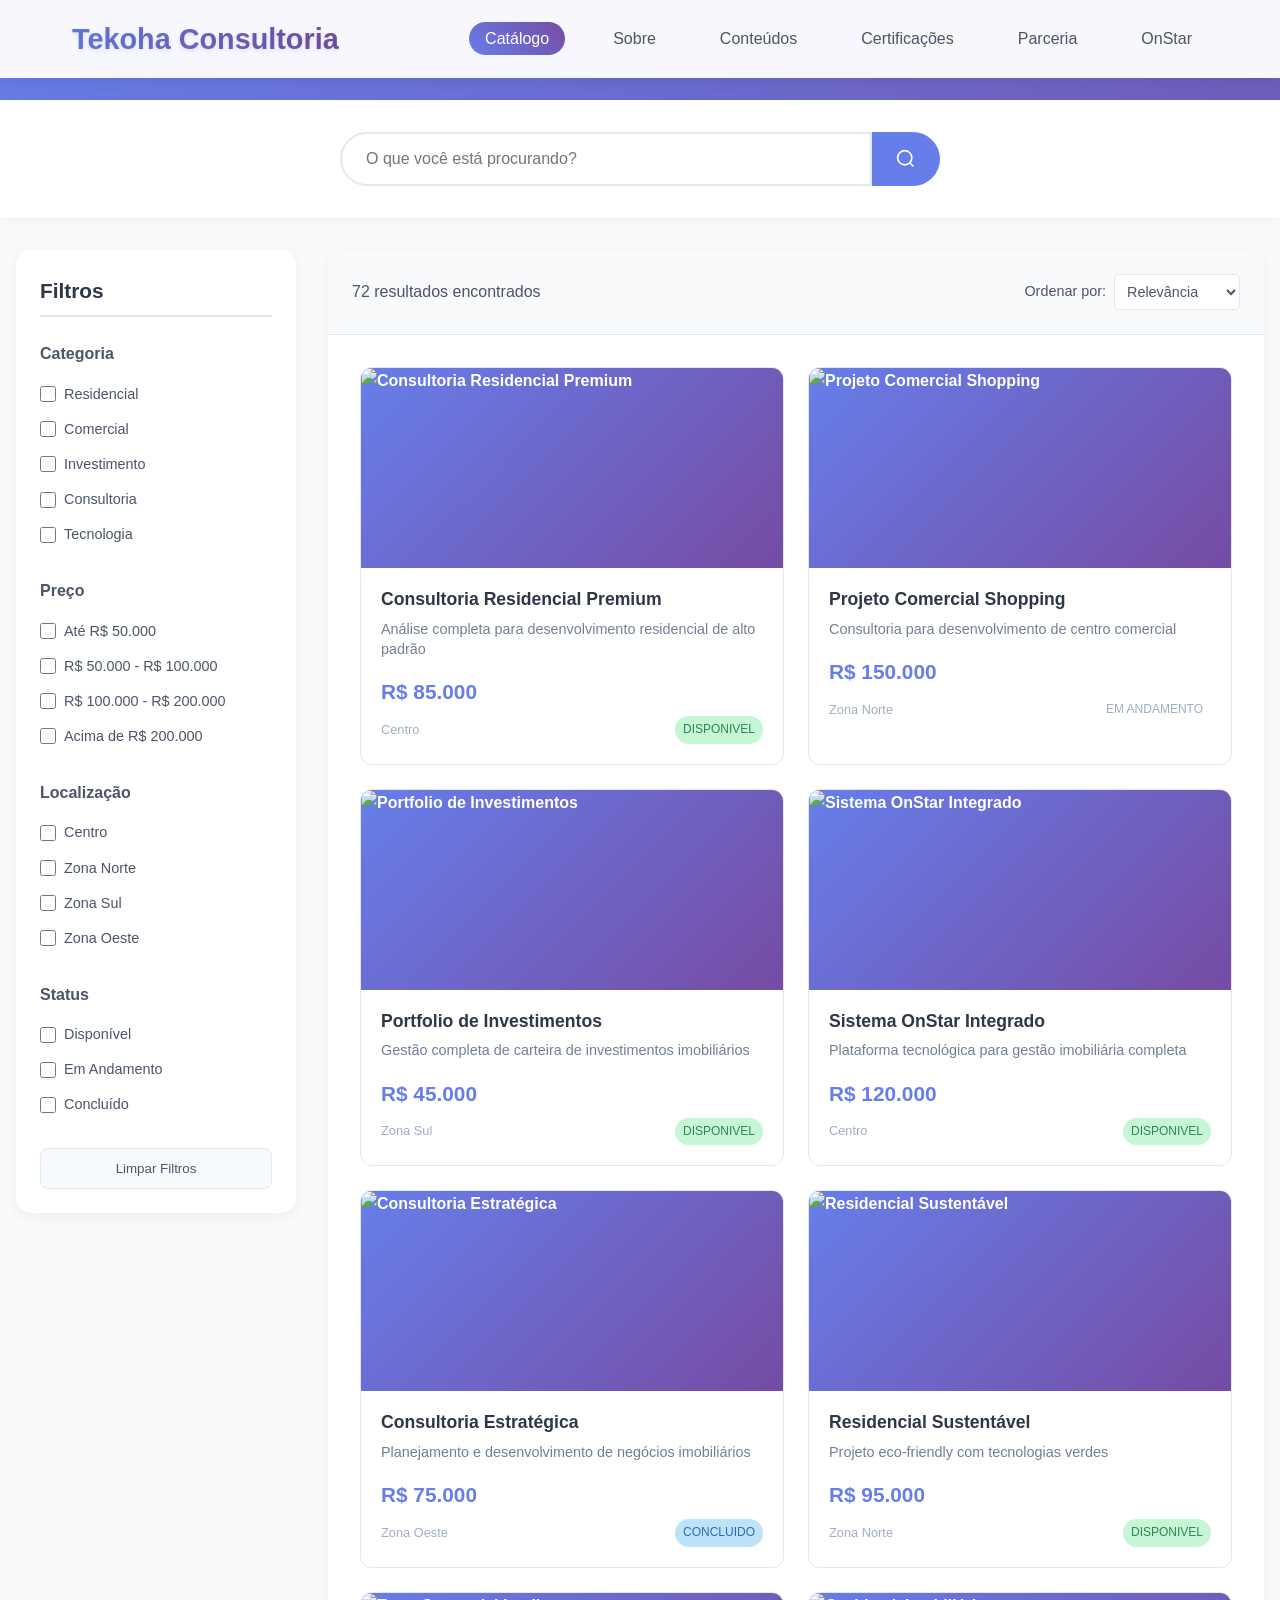
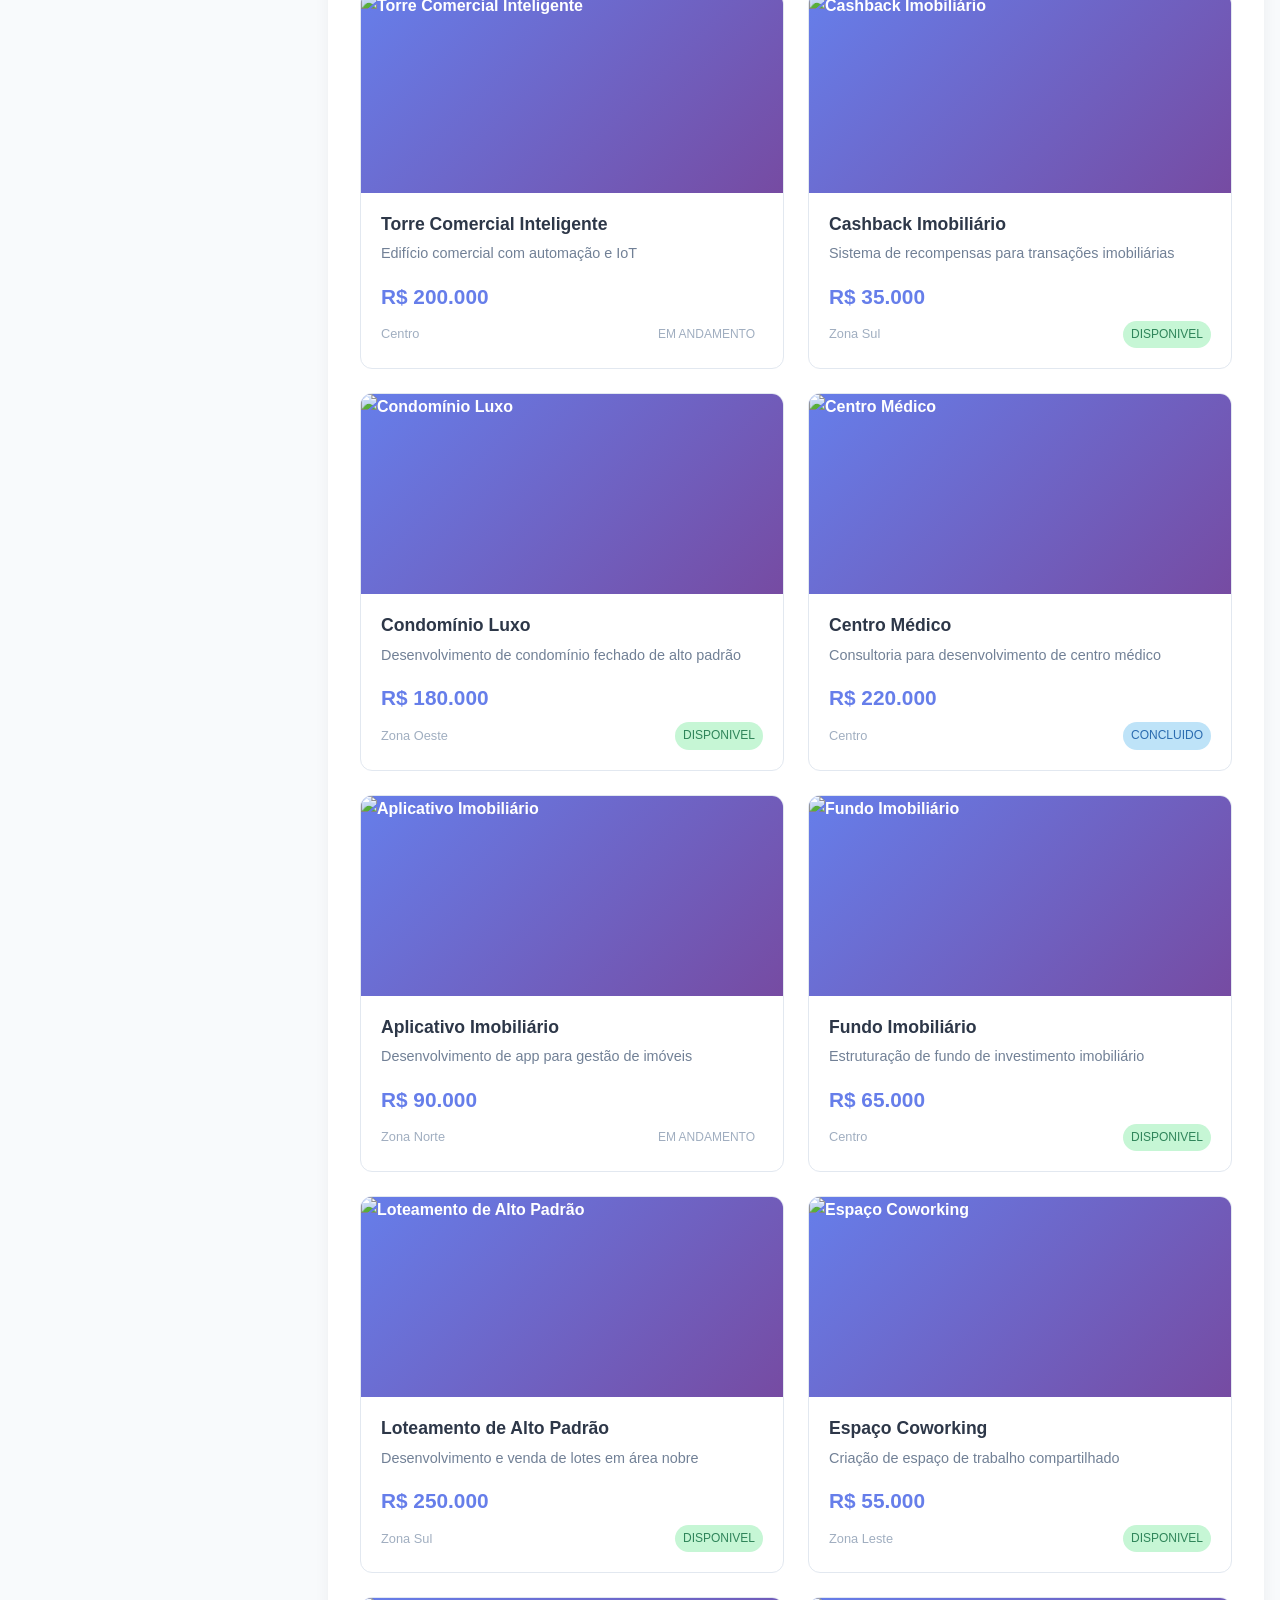
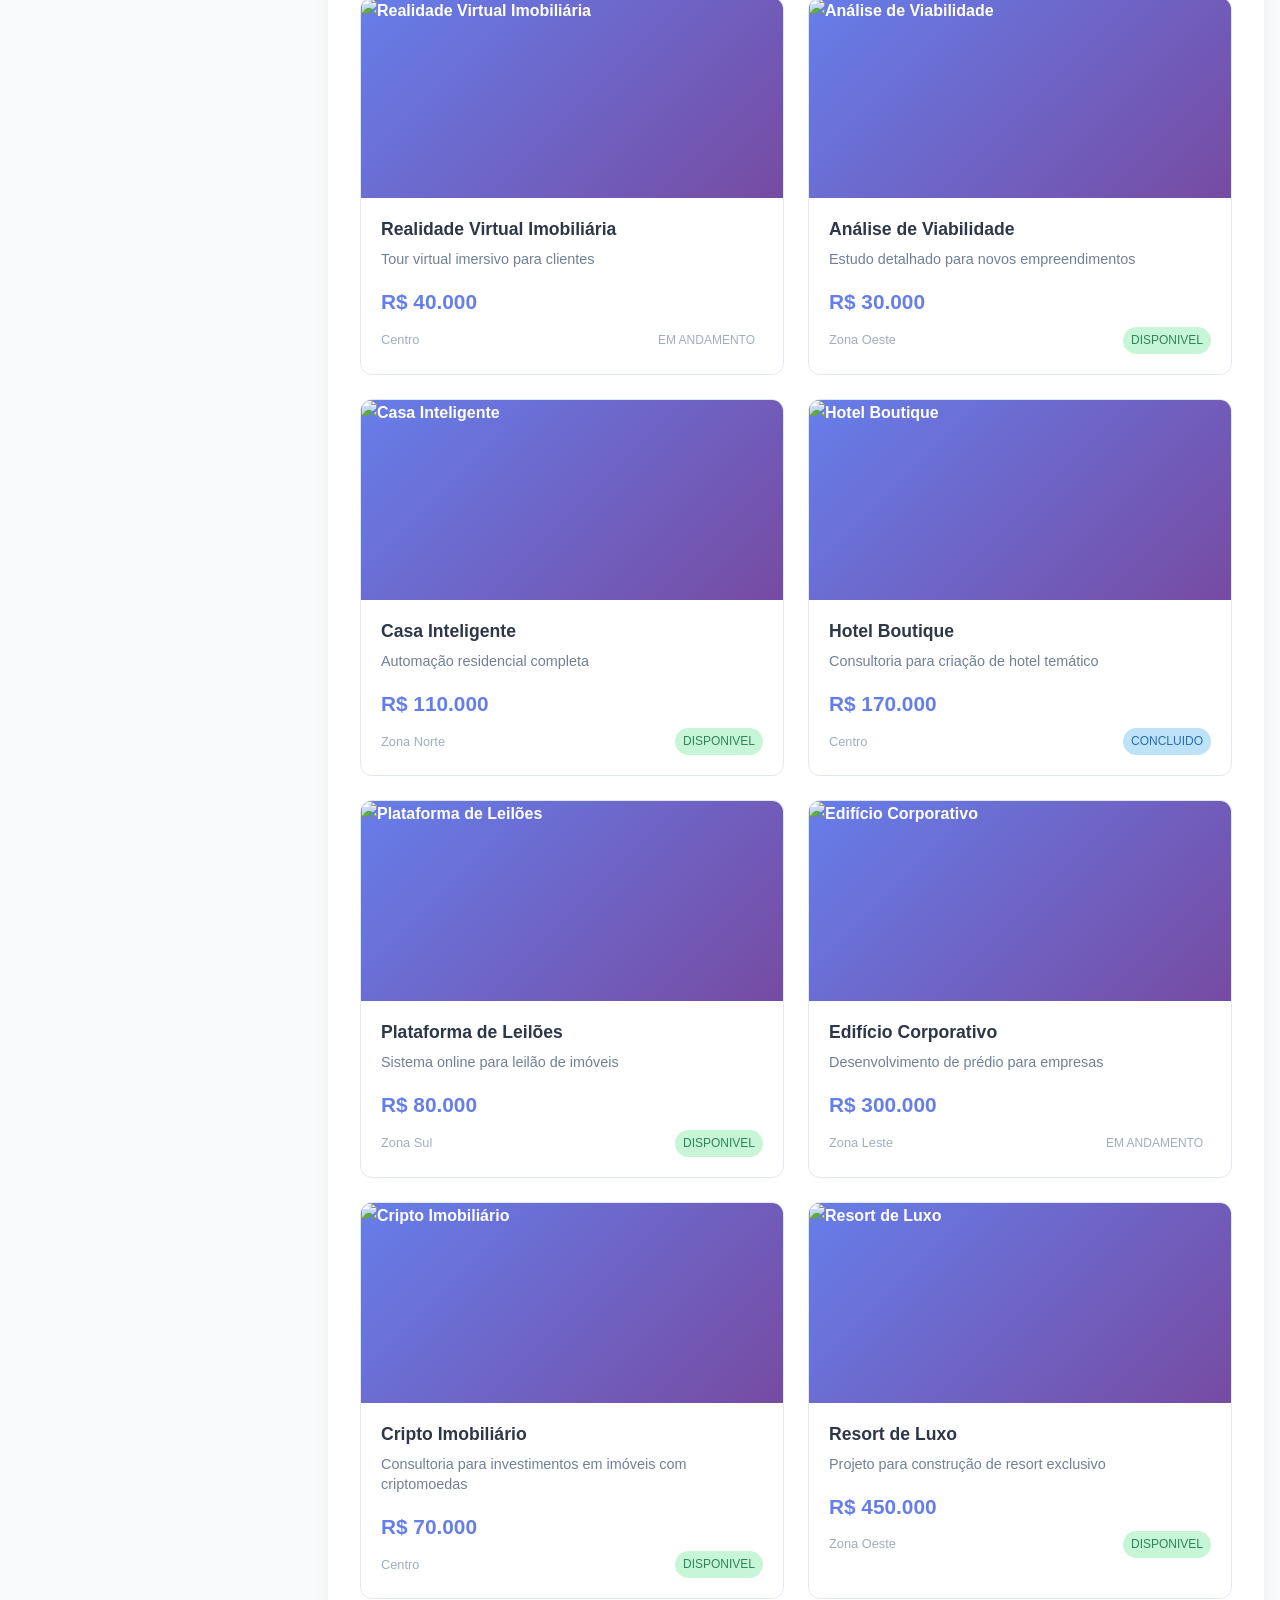
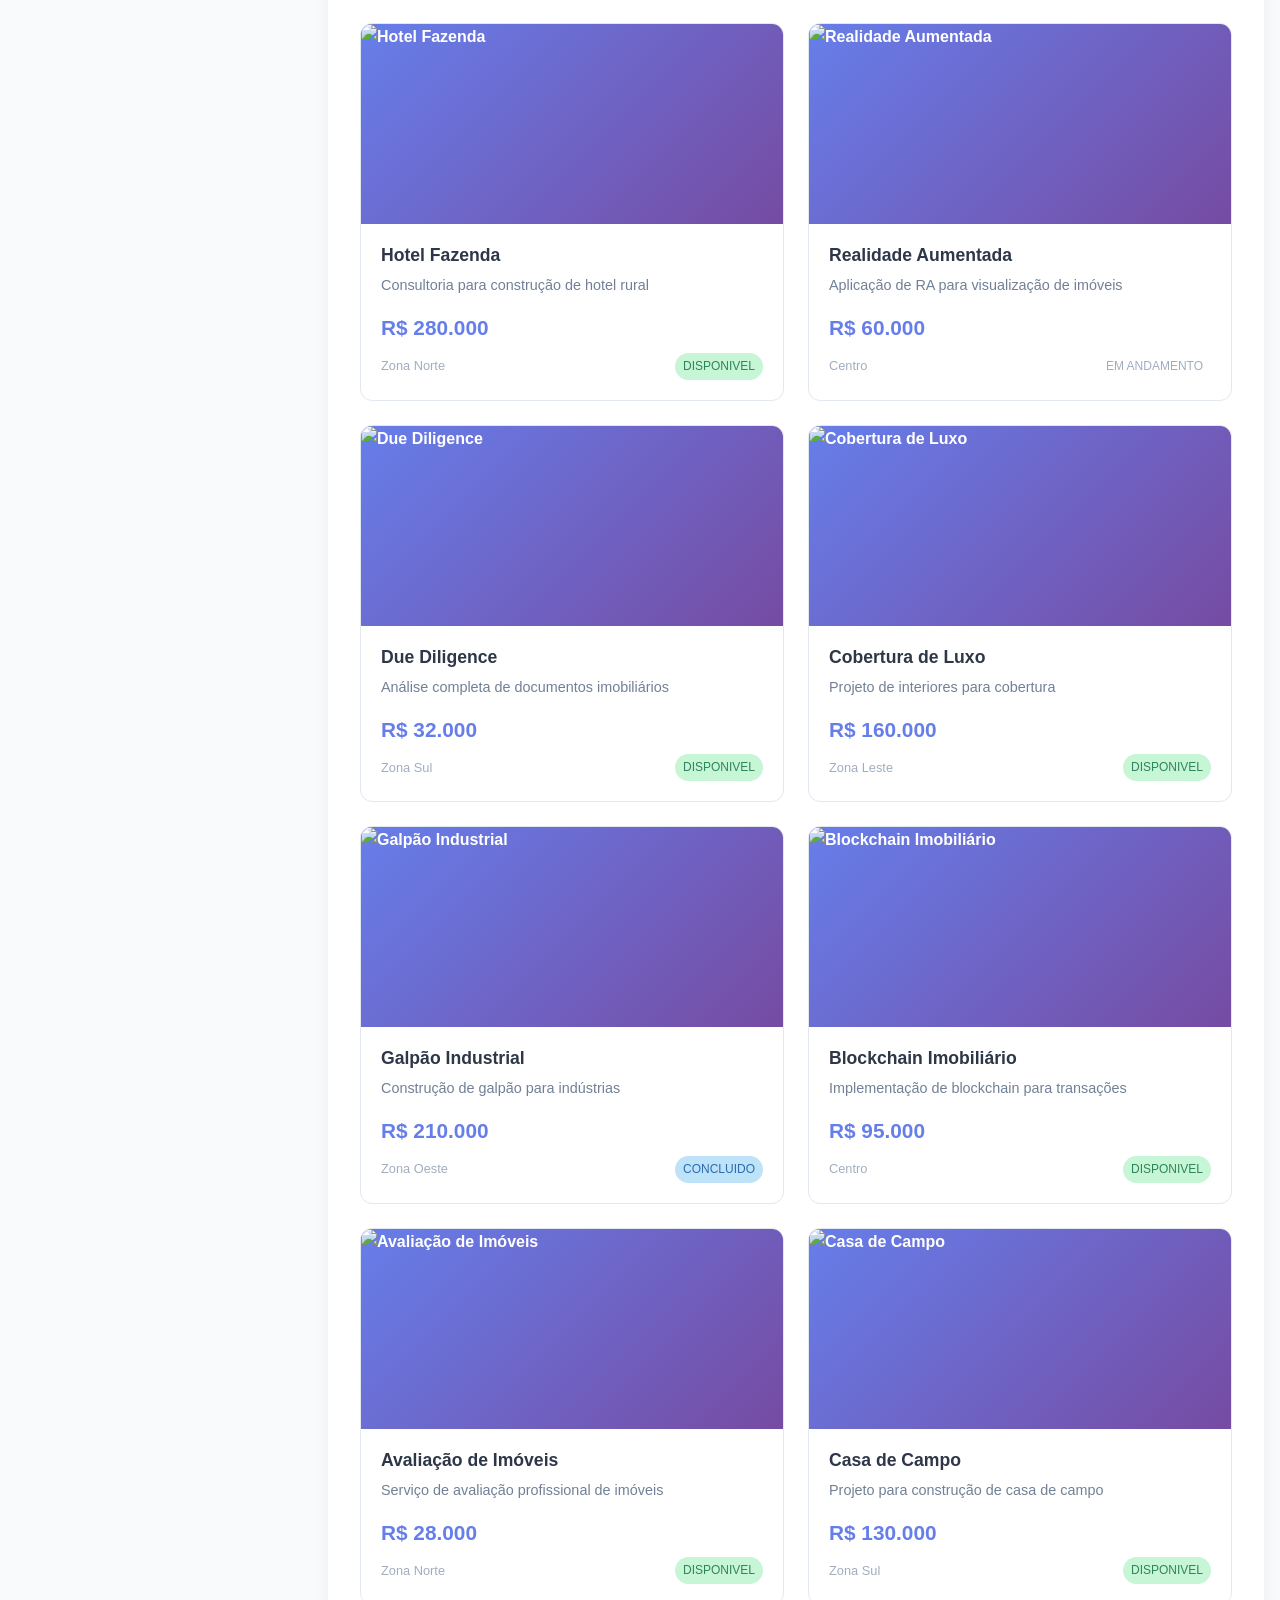
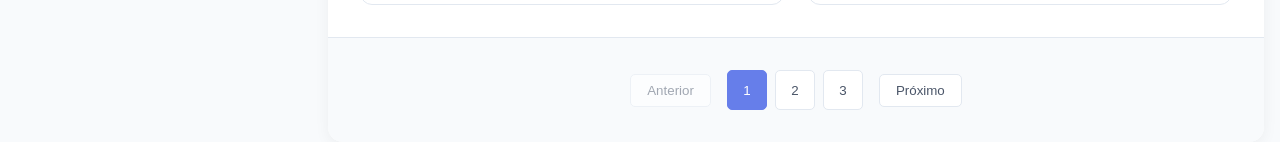
==== catalogo.html @ 568b4f5b "1st-20250825" ====
<!DOCTYPE html>
<html lang="pt-br">
<head>
    <meta charset="UTF-8">
    <meta name="viewport" content="width=device-width, initial-scale=1.0">
    <title>Catálogo - Tekoha Consultoria</title>
    <link rel="stylesheet" href="style.css">
    <link rel="stylesheet" href="l.css">
    <link rel="stylesheet" href="catalogo-style.css">
</head>
<body>
    <header>
        <nav>
            <div class="logo">
                <a href="index.html">Tekoha Consultoria</a>
            </div>
            <ul>
                <li><a href="#" class="active">Catálogo</a></li>
                <li><a href="noticia-view.html?id=100">Sobre</a></li>
                <li><a href="conteudos.html">Conteúdos</a></li>
                <li><a href="certificacoes.html">Certificações</a></li>
                <li><a href="javascript:void(0)" onclick="baixarDocumentacaoParceria()">Parceria</a></li>
                <li><a href="onstar-login.html">OnStar</a></li>
            </ul>
        </nav>
    </header>

    <main class="catalogo-main">
        <!-- Barra de Busca -->
        <section class="busca-section">
            <div class="container">
                <div class="busca-container">
                    <input type="text" id="busca-input" placeholder="O que você está procurando?" class="busca-input">
                    <button id="busca-btn" class="busca-btn">
                        <svg width="20" height="20" viewBox="0 0 24 24" fill="none">
                            <path d="M21 21L16.514 16.506M19 10.5C19 15.194 15.194 19 10.5 19S2 15.194 2 10.5 5.806 2 10.5 2 19 5.806 19 10.5Z" stroke="currentColor" stroke-width="2"/>
                        </svg>
                    </button>
                </div>
            </div>
        </section>

        <div class="container">
            <div class="catalogo-layout">
                <!-- Sidebar de Filtros -->
                <aside class="filtros-sidebar">
                    <h3>Filtros</h3>
                    
                    <div class="filtro-grupo">
                        <h4>Categoria</h4>
                        <div class="filtro-opcoes">
                            <label><input type="checkbox" name="categoria" value="residencial"> Residencial</label>
                            <label><input type="checkbox" name="categoria" value="comercial"> Comercial</label>
                            <label><input type="checkbox" name="categoria" value="investimento"> Investimento</label>
                            <label><input type="checkbox" name="categoria" value="consultoria"> Consultoria</label>
                            <label><input type="checkbox" name="categoria" value="tecnologia"> Tecnologia</label>
                        </div>
                    </div>

                    <div class="filtro-grupo">
                        <h4>Preço</h4>
                        <div class="filtro-opcoes">
                            <label><input type="checkbox" name="preco" value="ate-50k"> Até R$ 50.000</label>
                            <label><input type="checkbox" name="preco" value="50k-100k"> R$ 50.000 - R$ 100.000</label>
                            <label><input type="checkbox" name="preco" value="100k-200k"> R$ 100.000 - R$ 200.000</label>
                            <label><input type="checkbox" name="preco" value="acima-200k"> Acima de R$ 200.000</label>
                        </div>
                    </div>

                    <div class="filtro-grupo">
                        <h4>Localização</h4>
                        <div class="filtro-opcoes">
                            <label><input type="checkbox" name="localizacao" value="centro"> Centro</label>
                            <label><input type="checkbox" name="localizacao" value="zona-norte"> Zona Norte</label>
                            <label><input type="checkbox" name="localizacao" value="zona-sul"> Zona Sul</label>
                            <label><input type="checkbox" name="localizacao" value="zona-oeste"> Zona Oeste</label>
                        </div>
                    </div>

                    <div class="filtro-grupo">
                        <h4>Status</h4>
                        <div class="filtro-opcoes">
                            <label><input type="checkbox" name="status" value="disponivel"> Disponível</label>
                            <label><input type="checkbox" name="status" value="em-andamento"> Em Andamento</label>
                            <label><input type="checkbox" name="status" value="concluido"> Concluído</label>
                        </div>
                    </div>

                    <button class="limpar-filtros">Limpar Filtros</button>
                </aside>

                <!-- Grid de Produtos -->
                <section class="produtos-grid-container">
                    <div class="produtos-header">
                        <div class="resultados-info">
                            <span id="total-resultados">24 resultados encontrados</span>
                        </div>
                        <div class="ordenacao">
                            <label for="ordenar">Ordenar por:</label>
                            <select id="ordenar">
                                <option value="relevancia">Relevância</option>
                                <option value="preco-menor">Menor Preço</option>
                                <option value="preco-maior">Maior Preço</option>
                                <option value="mais-recente">Mais Recente</option>
                            </select>
                        </div>
                    </div>

                    <div class="produtos-grid" id="produtos-grid">
                        <!-- Os produtos serão gerados dinamicamente -->
                    </div>

                    <div class="paginacao">
                        <button class="pag-btn" id="anterior">Anterior</button>
                        <span class="paginas">
                            <button class="pag-numero active">1</button>
                            <button class="pag-numero">2</button>
                            <button class="pag-numero">3</button>
                            <span>...</span>
                            <button class="pag-numero">10</button>
                        </span>
                        <button class="pag-btn" id="proximo">Próximo</button>
                    </div>
                </section>
            </div>
        </div>
    </main>

    <script src="catalogo-script.js"></script>
</body>
</html>
---- style.css ----
* {
  margin: 0;
  padding: 0;
  box-sizing: border-box;
}

html {
  height: 100%;
  width: 100%;
  scroll-behavior: smooth;
}

body {
  font-family: 'Segoe UI', Tahoma, Geneva, Verdana, sans-serif;
  line-height: 1.6;
  color: #333;
  background: linear-gradient(135deg, #667eea 0%, #764ba2 100%);
  min-height: 100vh;
}

/* Header Styles */
header {
  background: rgba(255, 255, 255, 0.95);
  backdrop-filter: blur(10px);
  position: fixed;
  top: 0;
  width: 100%;
  z-index: 1000;
  box-shadow: 0 2px 20px rgba(0, 0, 0, 0.1);
}

nav {
  display: flex;
  justify-content: space-between;
  align-items: center;
  max-width: 1200px;
  margin: 0 auto;
  padding: 1rem 2rem;
}

nav .logo {
  font-weight: 700;
  font-size: 1.8rem;
  color: #4a5568;
  text-shadow: 0 2px 4px rgba(0, 0, 0, 0.1);
}

nav ul {
  list-style: none;
  display: flex;
  gap: 2rem;
}

nav ul li a {
  text-decoration: none;
  color: #4a5568;
  font-weight: 500;
  padding: 0.5rem 1rem;
  border-radius: 25px;
  transition: all 0.3s ease;
  position: relative;
}

nav ul li a:hover {
  background: linear-gradient(45deg, #667eea, #764ba2);
  color: white;
  transform: translateY(-2px);
  box-shadow: 0 4px 15px rgba(102, 126, 234, 0.4);
}

/* Main Busca Principal */
.busca-principal {
  min-height: 100vh;
  display: flex;
  align-items: center;
  justify-content: center;
  padding-top: 100px;
}

.hero-busca {
  width: 100%;
  max-width: 1200px;
  margin: 0 auto;
  padding: 2rem;
  text-align: center;
}

.busca-content h1 {
  font-size: 3.5rem;
  font-weight: 700;
  color: white;
  margin-bottom: 1rem;
  text-shadow: 0 4px 8px rgba(0, 0, 0, 0.3);
  animation: fadeInUp 1s ease-out;
}

.busca-content p {
  font-size: 1.3rem;
  color: rgba(255, 255, 255, 0.9);
  margin-bottom: 3rem;
  animation: fadeInUp 1s ease-out 0.2s both;
}

@keyframes fadeInUp {
  from {
    opacity: 0;
    transform: translateY(30px);
  }
  to {
    opacity: 1;
    transform: translateY(0);
  }
}

/* Container Principal de Busca */
.busca-container-principal {
  background: white;
  border-radius: 20px;
  padding: 2rem;
  box-shadow: 0 20px 60px rgba(0, 0, 0, 0.2);
  max-width: 800px;
  margin: 0 auto;
  animation: fadeInUp 1s ease-out 0.4s both;
}

/* Botões de Tipo */
.tipo-buttons {
  display: flex;
  gap: 1rem;
  margin-bottom: 2rem;
  justify-content: center;
}

.tipo-btn {
  display: flex;
  align-items: center;
  gap: 0.5rem;
  padding: 1rem 2rem;
  border: 2px solid #e2e8f0;
  background: white;
  color: #4a5568;
  border-radius: 50px;
  font-weight: 600;
  font-size: 1rem;
  cursor: pointer;
  transition: all 0.3s ease;
  min-width: 140px;
  justify-content: center;
}

.tipo-btn:hover {
  border-color: #667eea;
  color: #667eea;
  transform: translateY(-2px);
  box-shadow: 0 4px 15px rgba(102, 126, 234, 0.2);
}

.tipo-btn.active {
  background: linear-gradient(45deg, #667eea, #764ba2);
  color: white;
  border-color: #667eea;
  box-shadow: 0 4px 15px rgba(102, 126, 234, 0.3);
}

/* Barra de Busca */
.busca-input-container {
  display: flex;
  gap: 1rem;
  margin-bottom: 2rem;
  align-items: flex-start;
}

.busca-input-wrapper {
  flex: 1;
  position: relative;
}

.busca-input-wrapper .busca-icon {
  position: absolute;
  left: 1.5rem;
  top: 50%;
  transform: translateY(-50%);
  color: #a0aec0;
  z-index: 2;
}

#busca-regiao {
  width: 100%;
  padding: 1.25rem 1.25rem 1.25rem 3.5rem;
  border: 2px solid #e2e8f0;
  border-radius: 15px;
  font-size: 1.1rem;
  outline: none;
  transition: all 0.3s ease;
  background: #f8fafc;
}

#busca-regiao:focus {
  border-color: #667eea;
  box-shadow: 0 0 0 3px rgba(102, 126, 234, 0.1);
  background: white;
}

.busca-btn-principal {
  padding: 1.25rem 2rem;
  background: linear-gradient(45deg, #667eea, #764ba2);
  color: white;
  border: none;
  border-radius: 15px;
  font-weight: 600;
  font-size: 1.1rem;
  cursor: pointer;
  transition: all 0.3s ease;
  display: flex;
  align-items: center;
  gap: 0.5rem;
  white-space: nowrap;
}

.busca-btn-principal:hover {
  transform: translateY(-2px);
  box-shadow: 0 8px 25px rgba(102, 126, 234, 0.4);
}

/* Sugestões de Busca */
.busca-sugestoes {
  position: absolute;
  top: 100%;
  left: 0;
  right: 0;
  background: white;
  border: 1px solid #e2e8f0;
  border-radius: 10px;
  box-shadow: 0 10px 30px rgba(0, 0, 0, 0.15);
  z-index: 10;
  max-height: 300px;
  overflow-y: auto;
  display: none;
}

.busca-sugestoes.show {
  display: block;
}

.sugestao-item {
  padding: 1rem 1.5rem;
  cursor: pointer;
  transition: background 0.2s ease;
  border-bottom: 1px solid #f1f5f9;
  display: flex;
  align-items: center;
  gap: 0.75rem;
}

.sugestao-item:hover {
  background: #f8fafc;
}

.sugestao-item:last-child {
  border-bottom: none;
}

.sugestao-icon {
  color: #667eea;
  flex-shrink: 0;
}

.sugestao-text {
  color: #2d3748;
  font-weight: 500;
}

.sugestao-descricao {
  color: #718096;
  font-size: 0.9rem;
}

/* Filtros Rápidos */
.filtros-rapidos {
  display: flex;
  flex-wrap: wrap;
  gap: 0.75rem;
  align-items: center;
  justify-content: center;
}

.filtro-label {
  color: #718096;
  font-weight: 500;
  font-size: 0.9rem;
}

.filtro-tag {
  padding: 0.5rem 1rem;
  background: #f8fafc;
  border: 1px solid #e2e8f0;
  color: #4a5568;
  border-radius: 25px;
  font-size: 0.9rem;
  cursor: pointer;
  transition: all 0.3s ease;
  font-weight: 500;
}

.filtro-tag:hover {
  background: #667eea;
  color: white;
  border-color: #667eea;
  transform: translateY(-1px);
}

.filtro-tag.active {
  background: linear-gradient(45deg, #667eea, #764ba2);
  color: white;
  border-color: #667eea;
}

/* Responsivo */
@media (max-width: 768px) {
  nav {
    flex-direction: column;
    padding: 1rem;
  }
  
  nav ul {
    flex-wrap: wrap;
    justify-content: center;
    gap: 1rem;
    margin-top: 1rem;
  }
  
  .busca-content h1 {
    font-size: 2.5rem;
  }
  
  .busca-content p {
    font-size: 1.1rem;
  }
  
  .busca-container-principal {
    margin: 1rem;
    padding: 1.5rem;
  }
  
  .tipo-buttons {
    flex-direction: column;
    gap: 0.75rem;
  }
  
  .tipo-btn {
    min-width: auto;
  }
  
  .busca-input-container {
    flex-direction: column;
    gap: 1rem;
  }
  
  .filtros-rapidos {
    justify-content: flex-start;
  }
}

@media (max-width: 480px) {
  .busca-content h1 {
    font-size: 2rem;
  }
  
  nav ul {
    flex-direction: column;
    gap: 0.5rem;
  }
  
  nav ul li a {
    padding: 0.5rem;
    text-align: center;
  }
  
  .busca-container-principal {
    padding: 1rem;
  }
  
  .filtros-rapidos {
    flex-direction: column;
    align-items: stretch;
  }
  
  .filtro-tag {
    text-align: center;
  }
}
---- l.css ----
/* Additional styles that complement the main design */
header {
  transition: all 0.3s ease;
}

nav .logo {
  background: linear-gradient(45deg, #667eea, #764ba2);
  -webkit-background-clip: text;
  -webkit-text-fill-color: transparent;
  background-clip: text;
}

.equipe,
.portifolio {
  position: relative;
}

.equipe::before,
.portifolio::before {
  content: '';
  position: absolute;
  top: 0;
  left: 0;
  right: 0;
  bottom: 0;
  background: linear-gradient(135deg, rgba(102, 126, 234, 0.05) 0%, rgba(118, 75, 162, 0.05) 100%);
  border-radius: 20px;
  pointer-events: none;
}

/* Smooth scroll offset for fixed header */
html {
  scroll-padding-top: 100px;
}

/* Custom scrollbar */
::-webkit-scrollbar {
  width: 8px;
}

::-webkit-scrollbar-track {
  background: #f1f1f1;
}

::-webkit-scrollbar-thumb {
  background: linear-gradient(45deg, #667eea, #764ba2);
  border-radius: 4px;
}

::-webkit-scrollbar-thumb:hover {
  background: linear-gradient(45deg, #5a67d8, #6b46c1);
}
---- catalogo-style.css ----
/* Estilos específicos para o catálogo */
.catalogo-main {
    margin-top: 100px;
    min-height: calc(100vh - 100px);
    background: #f8fafc;
}

.container {
    max-width: 1400px;
    margin: 0 auto;
    padding: 0 1rem;
}

/* Barra de Busca */
.busca-section {
    background: white;
    padding: 2rem 0;
    box-shadow: 0 2px 10px rgba(0, 0, 0, 0.05);
    margin-bottom: 2rem;
}

.busca-container {
    max-width: 600px;
    margin: 0 auto;
    position: relative;
    display: flex;
}

.busca-input {
    width: 100%;
    padding: 1rem 1.5rem;
    border: 2px solid #e2e8f0;
    border-radius: 50px 0 0 50px;
    font-size: 1rem;
    outline: none;
    transition: border-color 0.3s ease;
}

.busca-input:focus {
    border-color: #667eea;
}

.busca-btn {
    padding: 1rem 1.5rem;
    background: #667eea;
    color: white;
    border: none;
    border-radius: 0 50px 50px 0;
    cursor: pointer;
    transition: background 0.3s ease;
    display: flex;
    align-items: center;
}

.busca-btn:hover {
    background: #5a67d8;
}

/* Layout do Catálogo */
.catalogo-layout {
    display: grid;
    grid-template-columns: 280px 1fr;
    gap: 2rem;
    align-items: start;
}

/* Sidebar de Filtros */
.filtros-sidebar {
    background: white;
    padding: 1.5rem;
    border-radius: 15px;
    box-shadow: 0 4px 15px rgba(0, 0, 0, 0.05);
    position: sticky;
    top: 120px;
    height: fit-content;
}

.filtros-sidebar h3 {
    font-size: 1.3rem;
    font-weight: 600;
    margin-bottom: 1.5rem;
    color: #2d3748;
    border-bottom: 2px solid #e2e8f0;
    padding-bottom: 0.5rem;
}

.filtro-grupo {
    margin-bottom: 2rem;
}

.filtro-grupo h4 {
    font-size: 1rem;
    font-weight: 600;
    margin-bottom: 1rem;
    color: #4a5568;
}

.filtro-opcoes {
    display: flex;
    flex-direction: column;
    gap: 0.75rem;
}

.filtro-opcoes label {
    display: flex;
    align-items: center;
    gap: 0.5rem;
    cursor: pointer;
    font-size: 0.9rem;
    color: #4a5568;
    transition: color 0.3s ease;
}

.filtro-opcoes label:hover {
    color: #667eea;
}

.filtro-opcoes input[type="checkbox"] {
    width: 16px;
    height: 16px;
    accent-color: #667eea;
}

.limpar-filtros {
    width: 100%;
    padding: 0.75rem;
    background: #f7fafc;
    border: 1px solid #e2e8f0;
    color: #4a5568;
    border-radius: 8px;
    cursor: pointer;
    font-weight: 500;
    transition: all 0.3s ease;
}

.limpar-filtros:hover {
    background: #667eea;
    color: white;
}

/* Grid de Produtos */
.produtos-grid-container {
    background: white;
    border-radius: 15px;
    overflow: hidden;
    box-shadow: 0 4px 15px rgba(0, 0, 0, 0.05);
}

.produtos-header {
    padding: 1.5rem;
    border-bottom: 1px solid #e2e8f0;
    display: flex;
    justify-content: space-between;
    align-items: center;
    background: #f8fafc;
}

.resultados-info {
    font-weight: 500;
    color: #4a5568;
}

.ordenacao {
    display: flex;
    align-items: center;
    gap: 0.5rem;
}

.ordenacao label {
    font-size: 0.9rem;
    color: #4a5568;
}

.ordenacao select {
    padding: 0.5rem;
    border: 1px solid #e2e8f0;
    border-radius: 5px;
    background: white;
    color: #4a5568;
    font-size: 0.9rem;
}

.produtos-grid {
    display: grid;
    grid-template-columns: repeat(auto-fill, minmax(280px, 1fr));
    gap: 1.5rem;
    padding: 2rem;
}

.produto-card {
    border: 1px solid #e2e8f0;
    border-radius: 12px;
    overflow: hidden;
    transition: all 0.3s ease;
    background: white;
    cursor: pointer;
}

.produto-card:hover {
    transform: translateY(-4px);
    box-shadow: 0 8px 25px rgba(0, 0, 0, 0.1);
    border-color: #667eea;
}

.produto-img {
    width: 100%;
    height: 200px;
    object-fit: cover;
    background: linear-gradient(135deg, #667eea, #764ba2);
    display: flex;
    align-items: center;
    justify-content: center;
    color: white;
    font-weight: 600;
}

.produto-info {
    padding: 1.25rem;
}

.produto-titulo {
    font-size: 1.1rem;
    font-weight: 600;
    color: #2d3748;
    margin-bottom: 0.5rem;
    line-height: 1.3;
}

.produto-descricao {
    font-size: 0.9rem;
    color: #718096;
    margin-bottom: 1rem;
    line-height: 1.4;
}

.produto-preco {
    font-size: 1.3rem;
    font-weight: 700;
    color: #667eea;
    margin-bottom: 0.5rem;
}

.produto-meta {
    display: flex;
    justify-content: space-between;
    align-items: center;
    font-size: 0.8rem;
    color: #a0aec0;
}

.produto-status {
    padding: 0.25rem 0.5rem;
    border-radius: 20px;
    font-size: 0.75rem;
    font-weight: 500;
    text-transform: uppercase;
}

.status-disponivel {
    background: #c6f6d5;
    color: #2f855a;
}

.status-andamento {
    background: #fed7d7;
    color: #c53030;
}

.status-concluido {
    background: #bee3f8;
    color: #2b6cb0;
}

/* Paginação */
.paginacao {
    padding: 2rem;
    display: flex;
    justify-content: center;
    align-items: center;
    gap: 1rem;
    border-top: 1px solid #e2e8f0;
    background: #f8fafc;
}

.pag-btn {
    padding: 0.5rem 1rem;
    border: 1px solid #e2e8f0;
    background: white;
    color: #4a5568;
    border-radius: 5px;
    cursor: pointer;
    transition: all 0.3s ease;
}

.pag-btn:hover:not(:disabled) {
    background: #667eea;
    color: white;
    border-color: #667eea;
}

.pag-btn:disabled {
    opacity: 0.5;
    cursor: not-allowed;
}

.paginas {
    display: flex;
    align-items: center;
    gap: 0.5rem;
}

.pag-numero {
    width: 40px;
    height: 40px;
    border: 1px solid #e2e8f0;
    background: white;
    color: #4a5568;
    border-radius: 5px;
    cursor: pointer;
    transition: all 0.3s ease;
    display: flex;
    align-items: center;
    justify-content: center;
}

.pag-numero:hover {
    background: #667eea;
    color: white;
    border-color: #667eea;
}

.pag-numero.active {
    background: #667eea;
    color: white;
    border-color: #667eea;
}

/* Logo no header da página de catálogo */
.logo a {
    color: inherit;
    text-decoration: none;
}

nav ul li a.active {
    background: linear-gradient(45deg, #667eea, #764ba2);
    color: white;
}

/* Responsivo */
@media (max-width: 1024px) {
    .catalogo-layout {
        grid-template-columns: 250px 1fr;
    }
}

@media (max-width: 768px) {
    .catalogo-layout {
        grid-template-columns: 1fr;
    }
    
    .filtros-sidebar {
        position: static;
        order: 2;
        margin-top: 1rem;
    }
    
    .produtos-grid {
        grid-template-columns: repeat(auto-fill, minmax(250px, 1fr));
        gap: 1rem;
        padding: 1rem;
    }
    
    .produtos-header {
        flex-direction: column;
        gap: 1rem;
        align-items: stretch;
    }
}

@media (max-width: 480px) {
    .produtos-grid {
        grid-template-columns: 1fr;
    }
    
    .busca-container {
        max-width: 100%;
    }
    
    .paginacao {
        flex-wrap: wrap;
        gap: 0.5rem;
    }
}
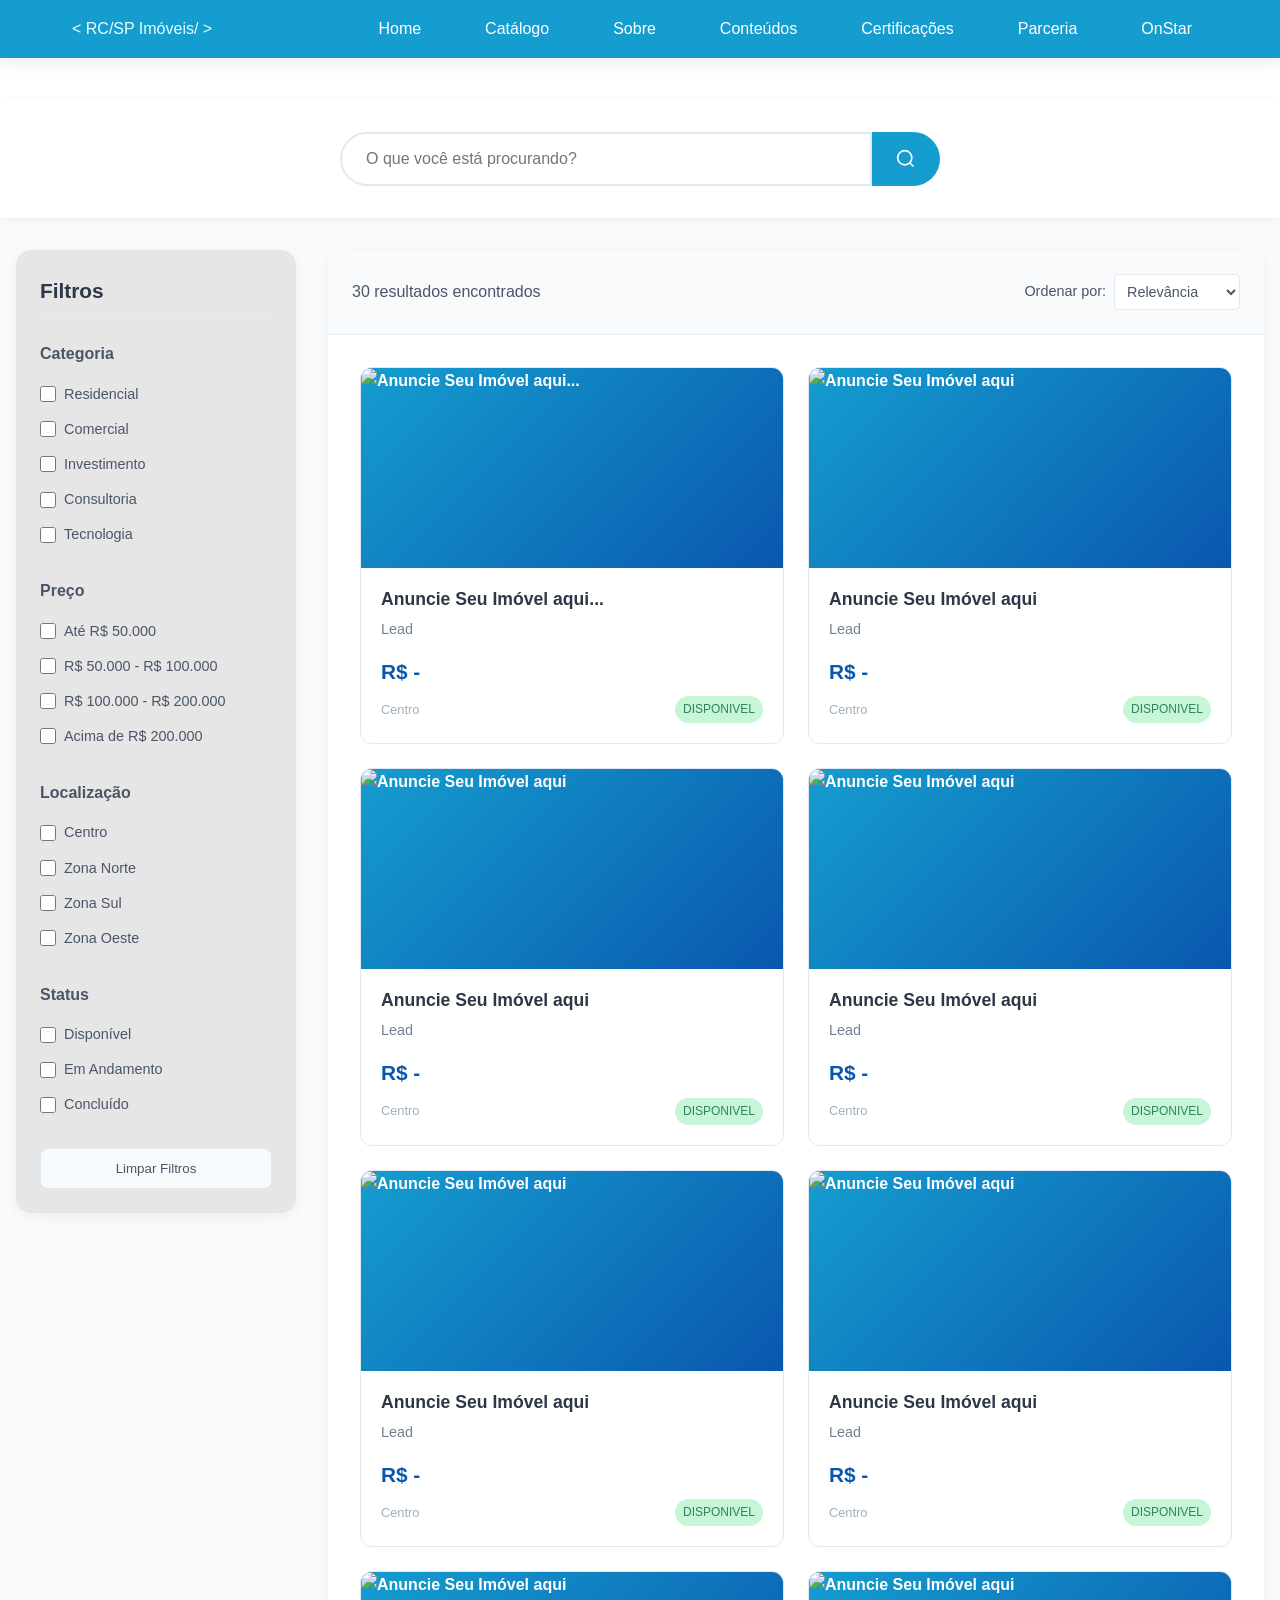
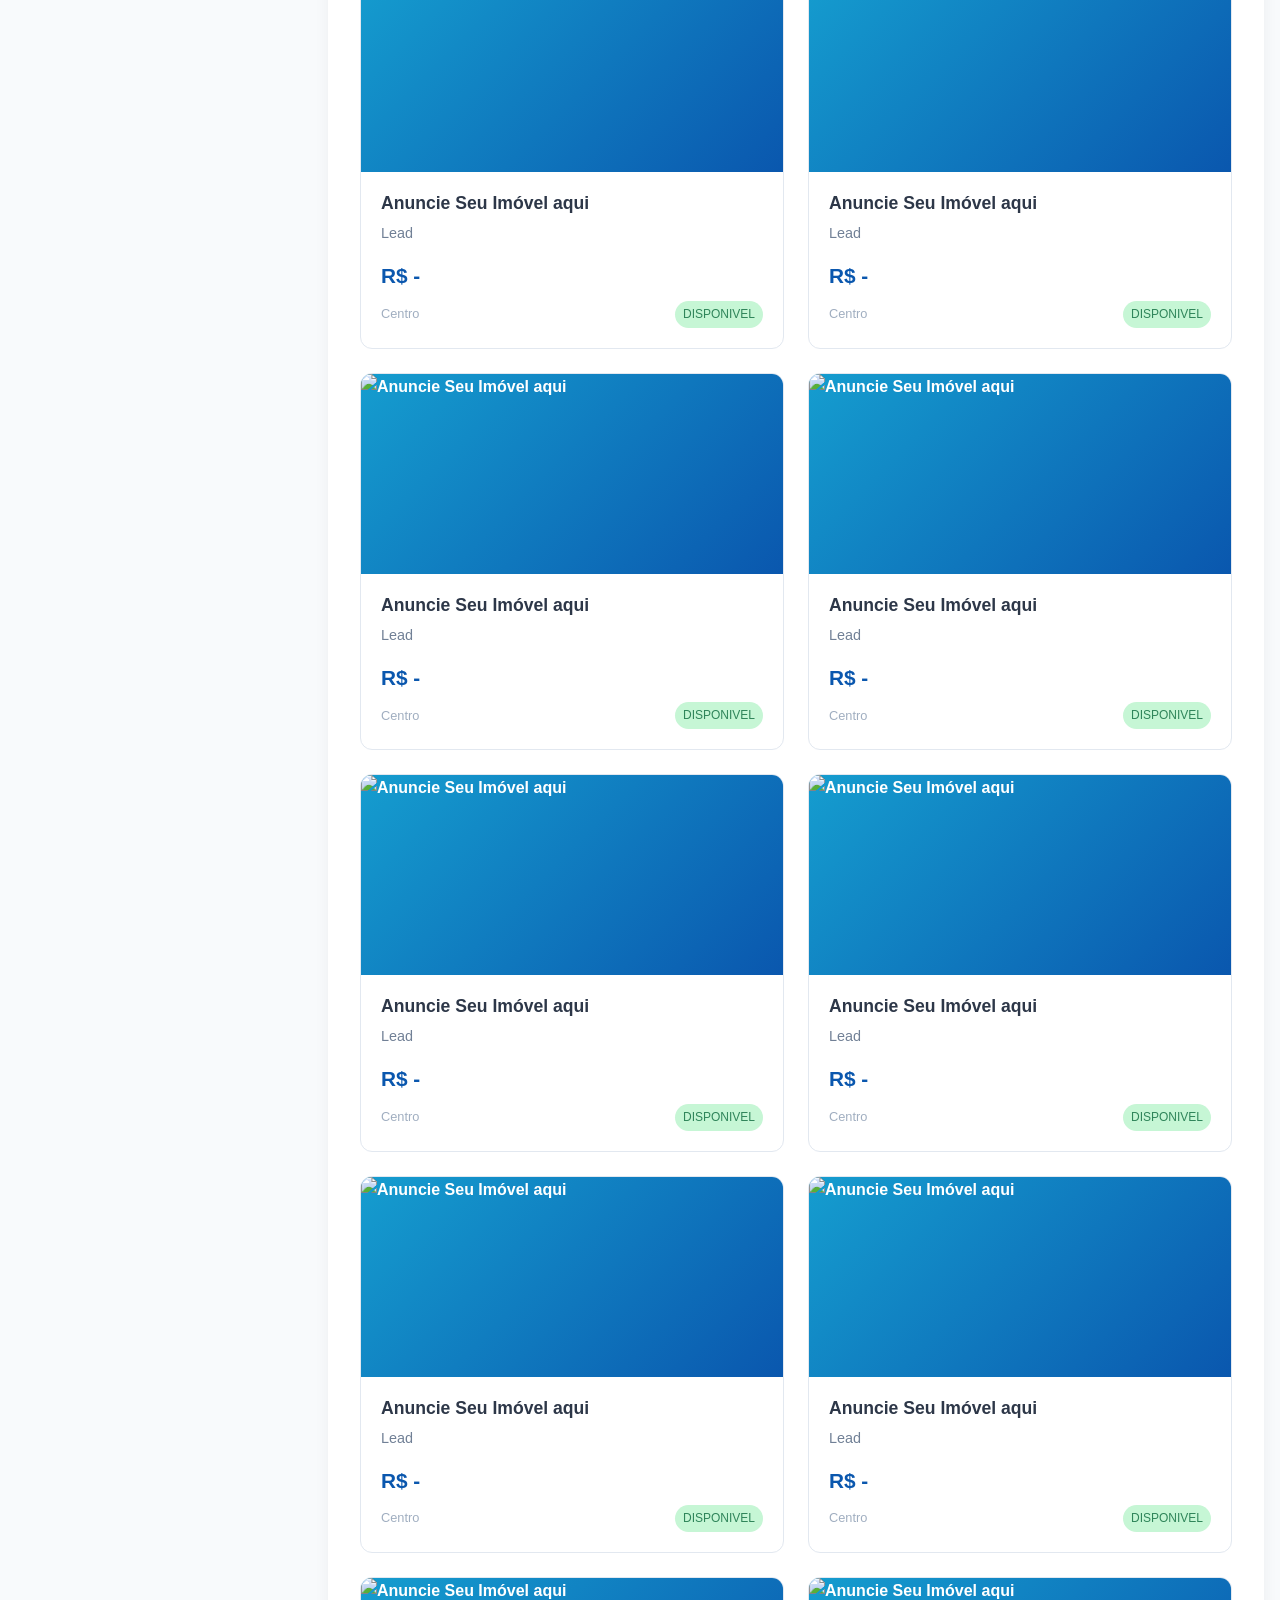
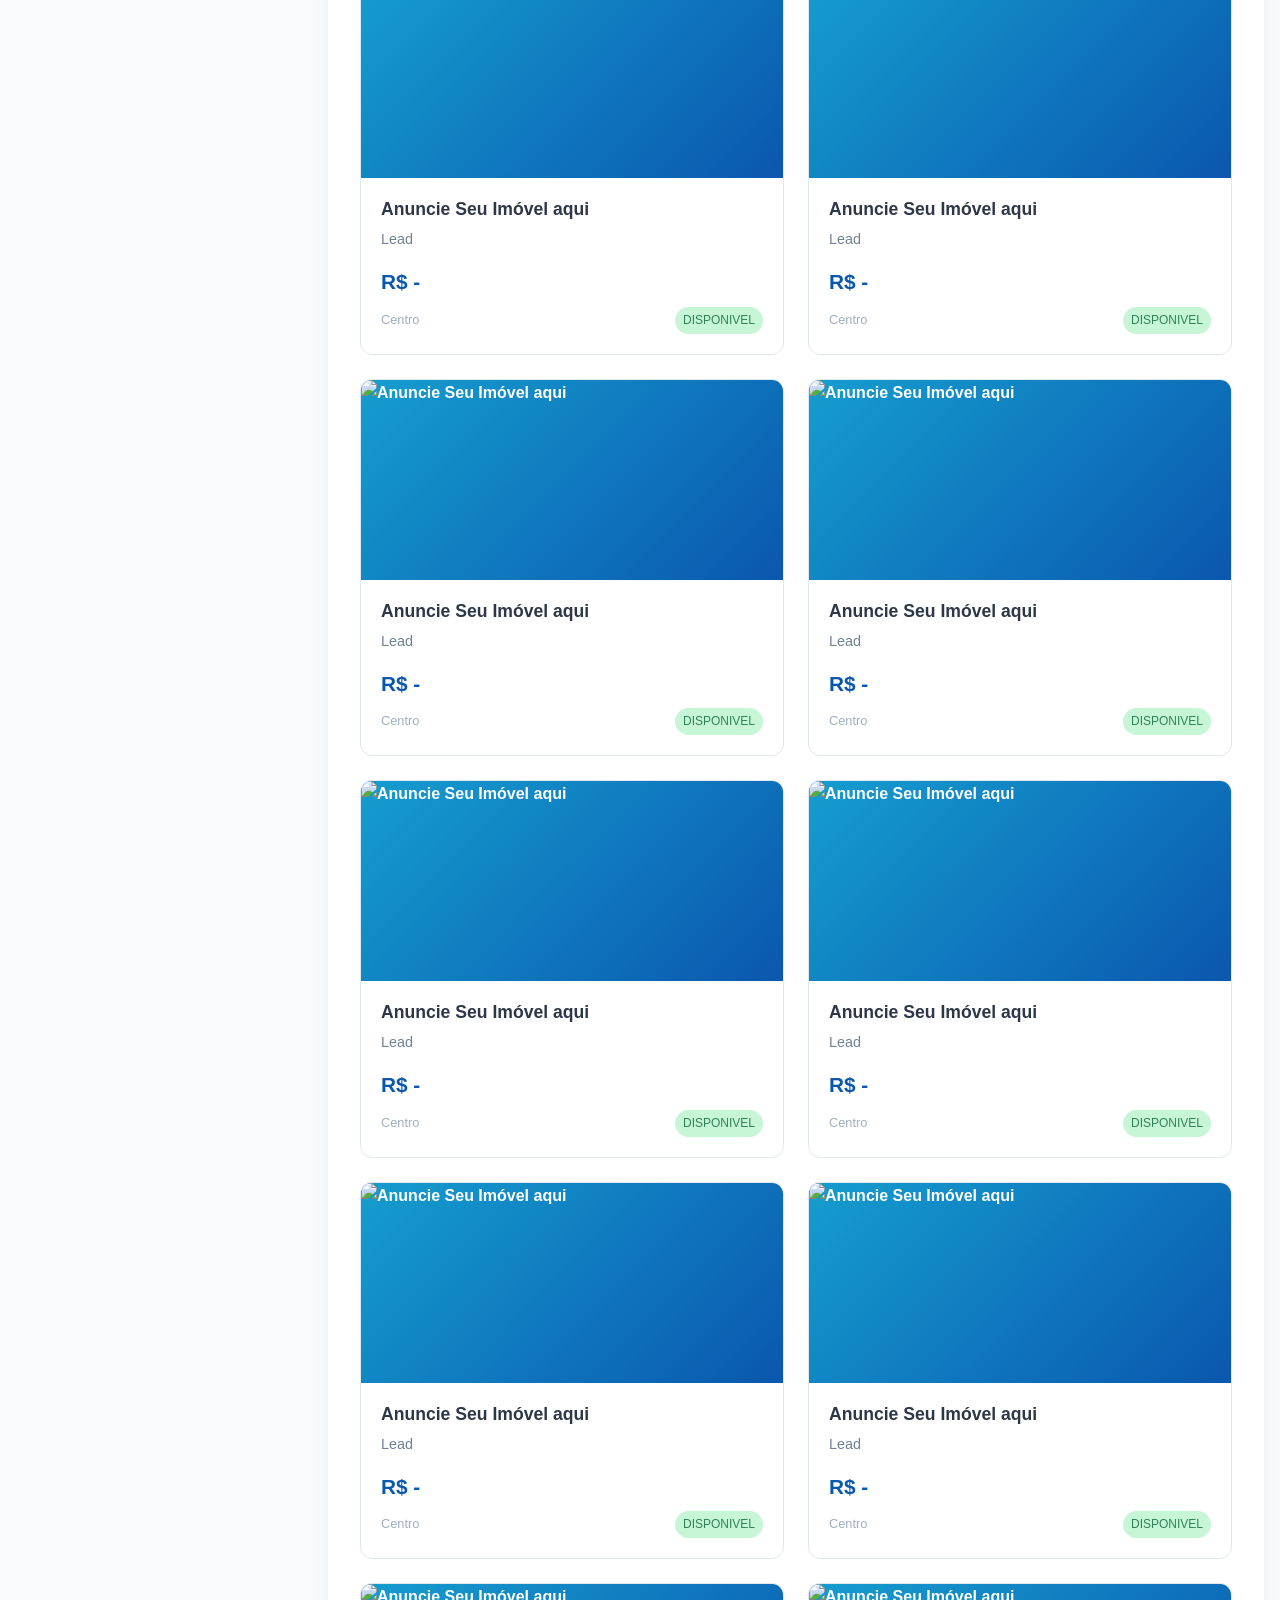
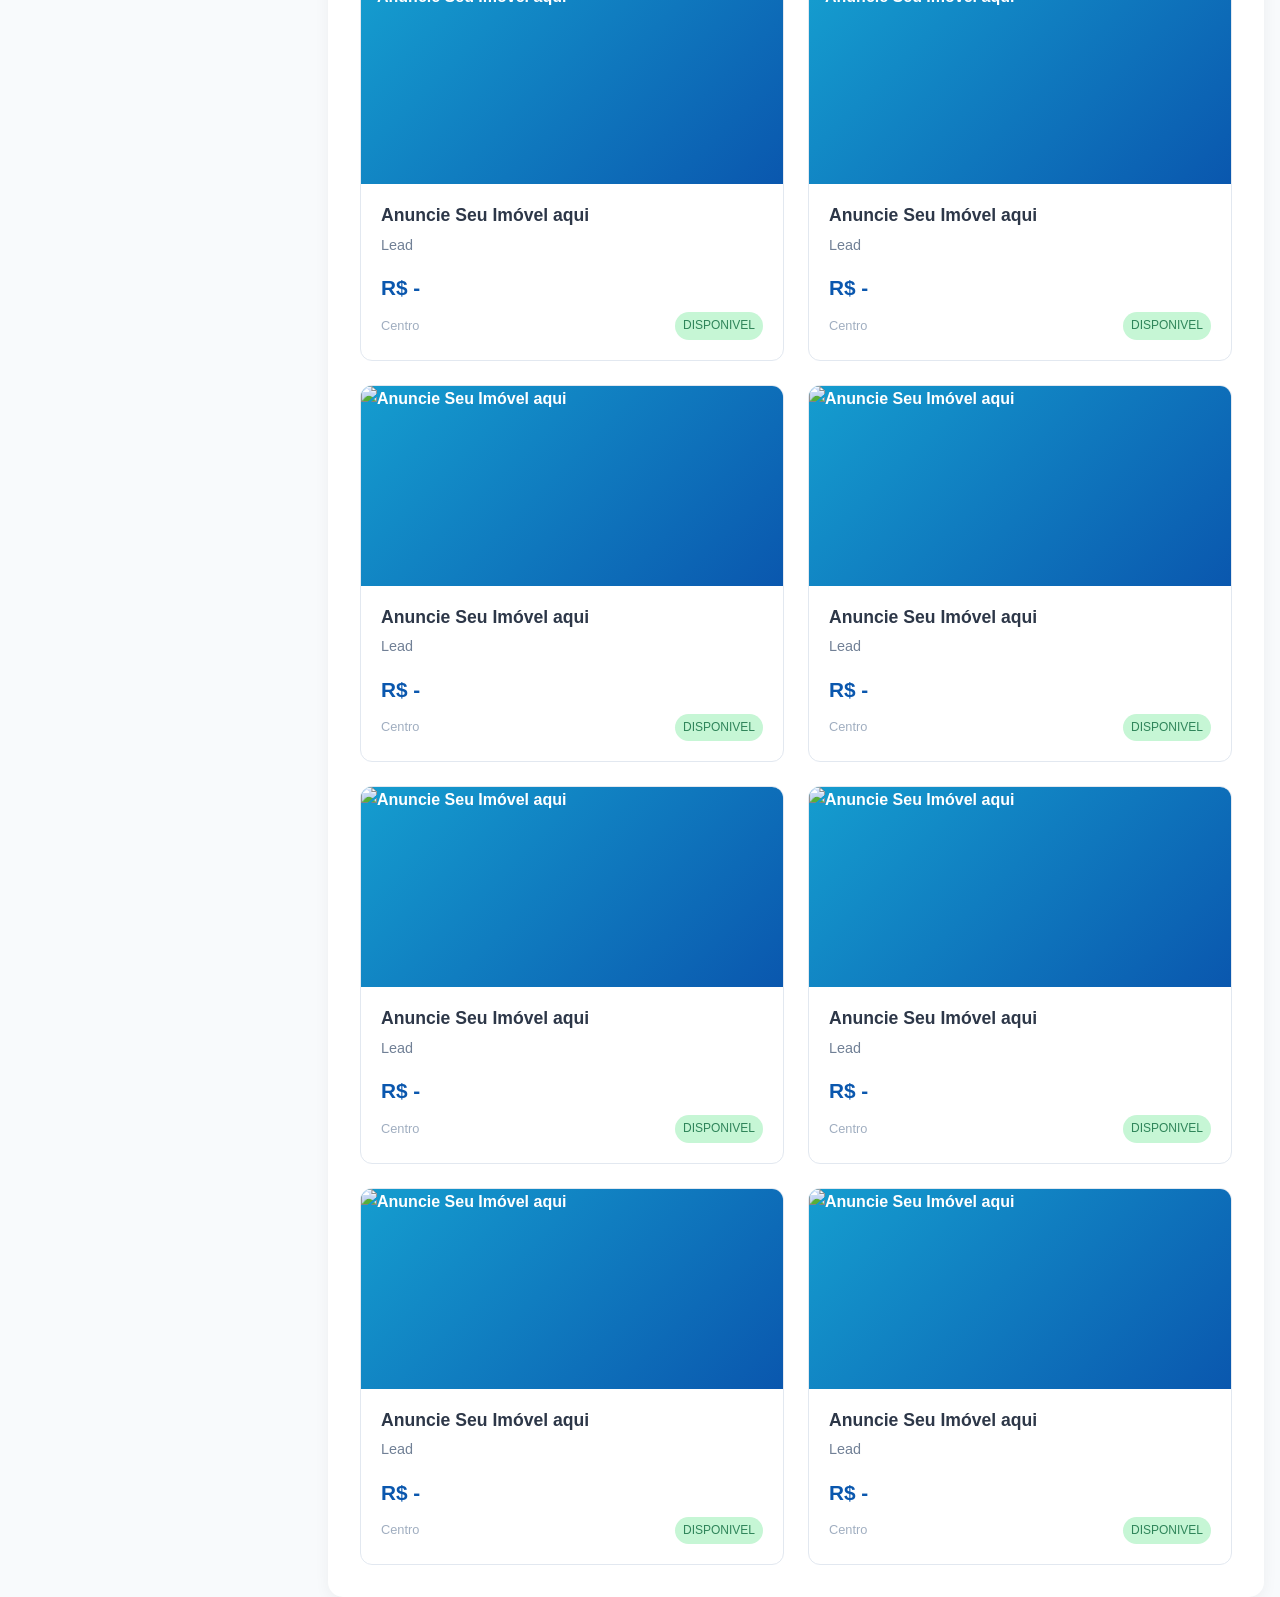
==== commit a97b5207: "publicacao" ====
--- a/catalogo.html
+++ b/catalogo.html
@@ -4,7 +4,7 @@
 <head>
     <meta charset="UTF-8">
     <meta name="viewport" content="width=device-width, initial-scale=1.0">
-    <title>Catálogo - Tekoha Consultoria</title>
+    <title>Catálogo - RC/SP Imóveis</title>
     <link rel="stylesheet" href="style.css">
     <link rel="stylesheet" href="l.css">
     <link rel="stylesheet" href="catalogo-style.css">
@@ -13,11 +13,12 @@
     <header>
         <nav>
             <div class="logo">
-                <a href="index.html">Tekoha Consultoria</a>
+                <a href="index.html">< RC/SP Imóveis/ ></RC></a>
             </div>
             <ul>
-                <li><a href="#" class="active">Catálogo</a></li>
-                <li><a href="noticia-view.html?id=100">Sobre</a></li>
+                <li><a href="index.html">Home</a></li>
+                <li><a href="catalogo.html">Catálogo</a></li>
+                <li><a href="noticia-view.html?id=2">Sobre</a></li>
                 <li><a href="conteudos.html">Conteúdos</a></li>
                 <li><a href="certificacoes.html">Certificações</a></li>
                 <li><a href="javascript:void(0)" onclick="baixarDocumentacaoParceria()">Parceria</a></li>
--- a/style.css
+++ b/style.css
@@ -10,18 +10,18 @@
   width: 100%;
   scroll-behavior: smooth;
 }
-
+/* Fundo chapado - reflete outras abas */
 body {
   font-family: 'Segoe UI', Tahoma, Geneva, Verdana, sans-serif;
   line-height: 1.6;
-  color: #333;
-  background: linear-gradient(135deg, #667eea 0%, #764ba2 100%);
+  color: #ffffff; /*?*/
+  background: linear-gradient(135deg, #ffffff 0%, #ffffff 100%);
   min-height: 100vh;
 }
 
 /* Header Styles */
 header {
-  background: rgba(255, 255, 255, 0.95);
+  background: #159dcf;
   backdrop-filter: blur(10px);
   position: fixed;
   top: 0;
@@ -39,11 +39,12 @@
   padding: 1rem 2rem;
 }
 
-nav .logo {
-  font-weight: 700;
-  font-size: 1.8rem;
-  color: #4a5568;
-  text-shadow: 0 2px 4px rgba(0, 0, 0, 0.1);
+nav .logo span {
+  font-weight: 500;         /* menos pesado, deixa mais elegante */
+  font-size: 1.4rem;        /* levemente menor que o original */
+  color: #f5f5f5;           /* branco suave, não tão puro */
+  text-shadow: none;        /* sem sombra para ficar clean */
+  letter-spacing: 0.5px;    /* pequeno respiro entre letras */
 }
 
 nav ul {
@@ -52,19 +53,20 @@
   gap: 2rem;
 }
 
-nav ul li a {
+/* texto do cabeçalho*/
+nav ul li a { 
   text-decoration: none;
-  color: #4a5568;
+  color: #ffffff;
   font-weight: 500;
   padding: 0.5rem 1rem;
   border-radius: 25px;
   transition: all 0.3s ease;
   position: relative;
 }
-
+/* texto do cabeçalho hover*/
 nav ul li a:hover {
-  background: linear-gradient(45deg, #667eea, #764ba2);
-  color: white;
+  background: linear-gradient(45deg, #159dcf, #0a57ae);
+  color: rgb(255, 255, 255);
   transform: translateY(-2px);
   box-shadow: 0 4px 15px rgba(102, 126, 234, 0.4);
 }
@@ -76,6 +78,39 @@
   align-items: center;
   justify-content: center;
   padding-top: 100px;
+}
+
+.logo-img {
+    height: 60px;              /* ajuste conforme a altura do header */
+    width: auto;
+    object-fit: contain;
+
+    /* Borda mínima preta */
+    border: 1px solid #000;
+
+    /* Sombra apenas inferior */
+    box-shadow: 0 4px 6px rgba(0,0,0,0.3);
+
+    /* Animação de entrada suave */
+    opacity: 0;
+    transform: translateY(-10px);
+    animation: aparecerLogo 0.8s ease forwards;
+
+    transition: all 0.3s ease; /* transição p/ hover */
+}
+
+/* Animação inicial */
+@keyframes aparecerLogo {
+    to {
+        opacity: 1;
+        transform: translateY(0);
+    }
+}
+
+/* Hover com brilho branco */
+.logo-img:hover {
+
+    transform: scale(1.05);
 }
 
 .hero-busca {
@@ -86,26 +121,27 @@
   text-align: center;
 }
 
+/*Titulo-Chamada da Pagina*/
 .busca-content h1 {
   font-size: 3.5rem;
   font-weight: 700;
-  color: white;
+  color: rgb(101, 101, 101);
   margin-bottom: 1rem;
-  text-shadow: 0 4px 8px rgba(0, 0, 0, 0.3);
-  animation: fadeInUp 1s ease-out;
-}
-
+  text-shadow: 0 4px 8px rgba(84, 97, 135, 0.21);
+  animation: fadeInUp 3s ease-out;
+}
+/*Sub-Titulo-Chamada da Pagina*/
 .busca-content p {
   font-size: 1.3rem;
-  color: rgba(255, 255, 255, 0.9);
+  color: rgba(33, 95, 166, 0.9);
   margin-bottom: 3rem;
-  animation: fadeInUp 1s ease-out 0.2s both;
+  animation: fadeInUp 3s ease-out 0.2s both;
 }
 
 @keyframes fadeInUp {
   from {
     opacity: 0;
-    transform: translateY(30px);
+    transform: translateY(20px);
   }
   to {
     opacity: 1;
@@ -113,15 +149,15 @@
   }
 }
 
-/* Container Principal de Busca */
+/* Container-BOX Principal de Busca */
 .busca-container-principal {
-  background: white;
+  background: rgb(192, 192, 192);
   border-radius: 20px;
   padding: 2rem;
   box-shadow: 0 20px 60px rgba(0, 0, 0, 0.2);
   max-width: 800px;
   margin: 0 auto;
-  animation: fadeInUp 1s ease-out 0.4s both;
+  animation: fadeInUp 3s ease-out 0.4s both;
 }
 
 /* Botões de Tipo */
@@ -139,7 +175,7 @@
   padding: 1rem 2rem;
   border: 2px solid #e2e8f0;
   background: white;
-  color: #4a5568;
+  color: #60684a;
   border-radius: 50px;
   font-weight: 600;
   font-size: 1rem;
@@ -150,16 +186,16 @@
 }
 
 .tipo-btn:hover {
-  border-color: #667eea;
-  color: #667eea;
+  border-color: #159dcf;
+  color: #26035f;
   transform: translateY(-2px);
   box-shadow: 0 4px 15px rgba(102, 126, 234, 0.2);
 }
 
 .tipo-btn.active {
-  background: linear-gradient(45deg, #667eea, #764ba2);
+  background: linear-gradient(45deg, #159dcf, #159dcf);
   color: white;
-  border-color: #667eea;
+  border-color: #159dcf;
   box-shadow: 0 4px 15px rgba(102, 126, 234, 0.3);
 }
 
@@ -169,11 +205,13 @@
   gap: 1rem;
   margin-bottom: 2rem;
   align-items: flex-start;
+
 }
 
 .busca-input-wrapper {
   flex: 1;
   position: relative;
+
 }
 
 .busca-input-wrapper .busca-icon {
@@ -188,24 +226,24 @@
 #busca-regiao {
   width: 100%;
   padding: 1.25rem 1.25rem 1.25rem 3.5rem;
-  border: 2px solid #e2e8f0;
+  border: 2px solid #2a2a2a;
   border-radius: 15px;
   font-size: 1.1rem;
   outline: none;
   transition: all 0.3s ease;
-  background: #f8fafc;
+  background: #fffffff5;
 }
 
 #busca-regiao:focus {
-  border-color: #667eea;
+  border-color: #414141;
   box-shadow: 0 0 0 3px rgba(102, 126, 234, 0.1);
   background: white;
 }
 
 .busca-btn-principal {
   padding: 1.25rem 2rem;
-  background: linear-gradient(45deg, #667eea, #764ba2);
-  color: white;
+  background: linear-gradient(45deg, #ebebeb, #e7e7e7);
+  color: rgb(18, 18, 18);
   border: none;
   border-radius: 15px;
   font-weight: 600;
@@ -220,7 +258,9 @@
 
 .busca-btn-principal:hover {
   transform: translateY(-2px);
-  box-shadow: 0 8px 25px rgba(102, 126, 234, 0.4);
+  box-shadow: 0 1px 1px rgba(6, 188, 224, 0);
+  background: linear-gradient(45deg, #159dcf, #159dcf);
+  color: rgb(255, 255, 255);
 }
 
 /* Sugestões de Busca */
@@ -262,12 +302,12 @@
 }
 
 .sugestao-icon {
-  color: #667eea;
+  color: #159dcf;
   flex-shrink: 0;
 }
 
 .sugestao-text {
-  color: #2d3748;
+  color: #718096;
   font-weight: 500;
 }
 
@@ -286,7 +326,7 @@
 }
 
 .filtro-label {
-  color: #718096;
+  color: #ffffff;
   font-weight: 500;
   font-size: 0.9rem;
 }
@@ -304,14 +344,14 @@
 }
 
 .filtro-tag:hover {
-  background: #667eea;
+  background: #159dcf;
   color: white;
-  border-color: #667eea;
+  border-color: #159dcf;
   transform: translateY(-1px);
 }
 
 .filtro-tag.active {
-  background: linear-gradient(45deg, #667eea, #764ba2);
+  background: linear-gradient(45deg, #718096, #718096);
   color: white;
   border-color: #667eea;
 }
--- a/l.css
+++ b/l.css
@@ -1,11 +1,11 @@
 
 /* Additional styles that complement the main design */
 header {
-  transition: all 0.3s ease;
+  transition: all 0.8s ease;
 }
 
 nav .logo {
-  background: linear-gradient(45deg, #667eea, #764ba2);
+  background: linear-gradient(45deg, #f1ffff, #dbfffe);
   -webkit-background-clip: text;
   -webkit-text-fill-color: transparent;
   background-clip: text;
@@ -44,10 +44,10 @@
 }
 
 ::-webkit-scrollbar-thumb {
-  background: linear-gradient(45deg, #667eea, #764ba2);
+  background: linear-gradient(45deg, #718096, #718096);
   border-radius: 4px;
 }
 
 ::-webkit-scrollbar-thumb:hover {
-  background: linear-gradient(45deg, #5a67d8, #6b46c1);
+  background: linear-gradient(45deg, #718096, #718096);
 }
--- a/catalogo-style.css
+++ b/catalogo-style.css
@@ -38,12 +38,12 @@
 }
 
 .busca-input:focus {
-    border-color: #667eea;
+    border-color: #0a82ae;
 }
 
 .busca-btn {
     padding: 1rem 1.5rem;
-    background: #667eea;
+    background: #159dcf;
     color: white;
     border: none;
     border-radius: 0 50px 50px 0;
@@ -54,7 +54,7 @@
 }
 
 .busca-btn:hover {
-    background: #5a67d8;
+    background: #0a57ae;
 }
 
 /* Layout do Catálogo */
@@ -67,7 +67,7 @@
 
 /* Sidebar de Filtros */
 .filtros-sidebar {
-    background: white;
+    background: rgb(230, 230, 230);
     padding: 1.5rem;
     border-radius: 15px;
     box-shadow: 0 4px 15px rgba(0, 0, 0, 0.05);
@@ -113,13 +113,13 @@
 }
 
 .filtro-opcoes label:hover {
-    color: #667eea;
+    color: #0739ff;
 }
 
 .filtro-opcoes input[type="checkbox"] {
     width: 16px;
     height: 16px;
-    accent-color: #667eea;
+    accent-color: #0739ff;
 }
 
 .limpar-filtros {
@@ -135,7 +135,7 @@
 }
 
 .limpar-filtros:hover {
-    background: #667eea;
+    background: #159dcf;
     color: white;
 }
 
@@ -200,14 +200,14 @@
 .produto-card:hover {
     transform: translateY(-4px);
     box-shadow: 0 8px 25px rgba(0, 0, 0, 0.1);
-    border-color: #667eea;
+    border-color: #159dcf;
 }
 
 .produto-img {
     width: 100%;
     height: 200px;
     object-fit: cover;
-    background: linear-gradient(135deg, #667eea, #764ba2);
+    background: linear-gradient(135deg, #159dcf, #0a57ae);
     display: flex;
     align-items: center;
     justify-content: center;
@@ -237,7 +237,7 @@
 .produto-preco {
     font-size: 1.3rem;
     font-weight: 700;
-    color: #667eea;
+    color: #0a57ae;
     margin-bottom: 0.5rem;
 }
 
@@ -294,9 +294,9 @@
 }
 
 .pag-btn:hover:not(:disabled) {
-    background: #667eea;
-    color: white;
-    border-color: #667eea;
+    background: #159dcf;
+    color: white;
+    border-color: #159dcf;
 }
 
 .pag-btn:disabled {
@@ -325,15 +325,15 @@
 }
 
 .pag-numero:hover {
-    background: #667eea;
-    color: white;
-    border-color: #667eea;
+    background: #159dcf;
+    color: white;
+    border-color: #159dcf;
 }
 
 .pag-numero.active {
-    background: #667eea;
-    color: white;
-    border-color: #667eea;
+    background: #159dcf;
+    color: white;
+    border-color: #159dcf;
 }
 
 /* Logo no header da página de catálogo */
@@ -343,7 +343,7 @@
 }
 
 nav ul li a.active {
-    background: linear-gradient(45deg, #667eea, #764ba2);
+    background: linear-gradient(45deg, #159dcf, #0a57ae);
     color: white;
 }
 
